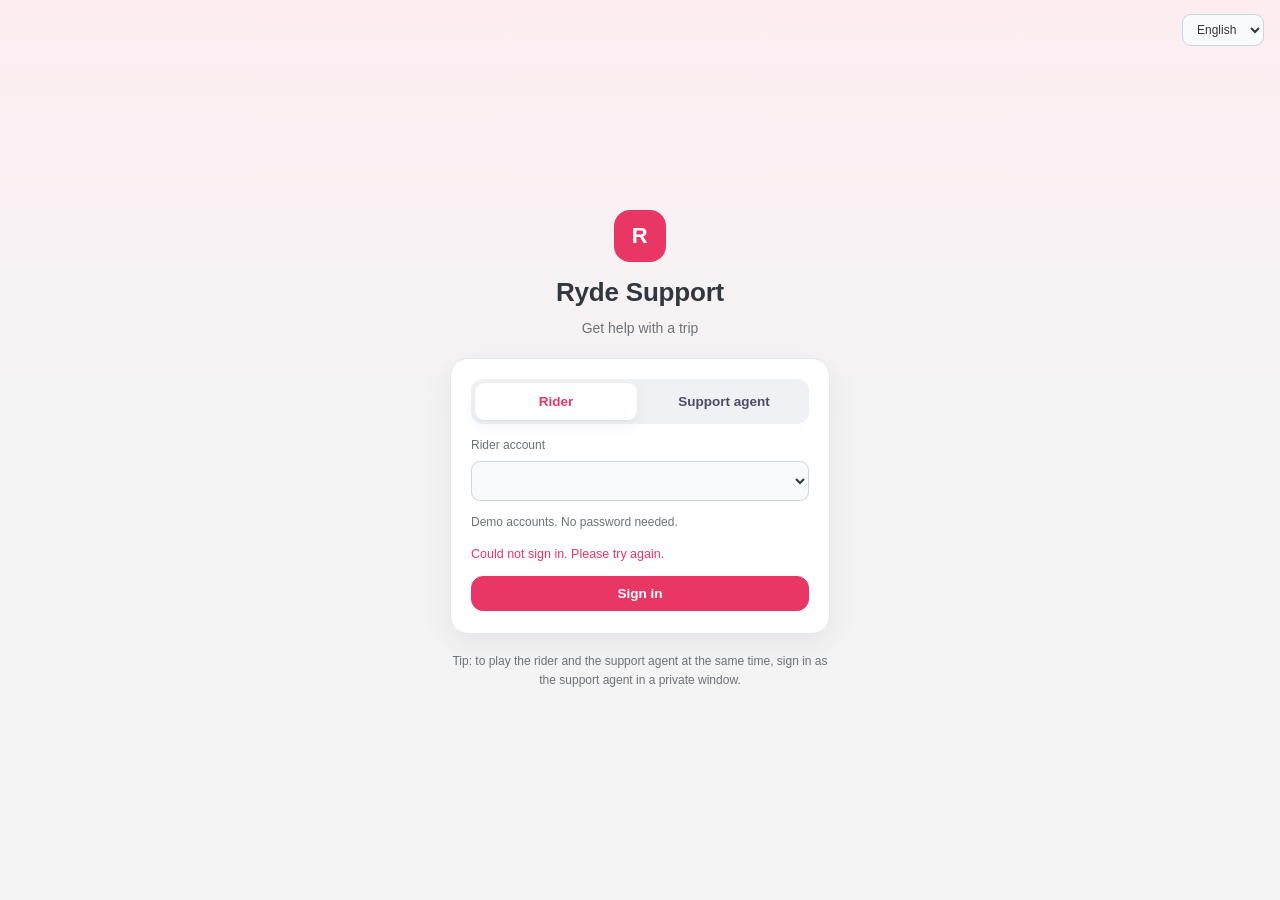
==== static/login.html @ 5787e375 "Rider login: demo sessions, rider-scoped trip matching and data, stage-1 trip confirmation - Signed " ====
<!DOCTYPE html>
<html lang="en">
<head>
<meta charset="UTF-8">
<meta name="viewport" content="width=device-width, initial-scale=1.0">
<title>Ryde Support | Sign in</title>
<link rel="stylesheet" href="/static/style.css">
<link rel="stylesheet" href="/static/login.css">
</head>
<body class="login">
<main class="lg-wrap">
  <div class="lg-lang">
    <select id="langSelect" class="select select-sm" aria-label="Language">
      <option value="en">English</option>
      <option value="zh">中文</option>
    </select>
  </div>
  <div class="lg-brand">
    <div class="brand-mark" aria-hidden="true">R</div>
    <h1 data-i18n="lgTitle">Ryde Support</h1>
    <p data-i18n="lgSub">Get help with a trip</p>
  </div>
  <form class="lg-card" id="loginForm">
    <div class="lg-role" role="radiogroup" data-i18n-title="lgRoleTitle" title="Sign in as">
      <label class="lg-opt"><input type="radio" name="role" value="rider" checked><span data-i18n="lgRider">Rider</span></label>
      <label class="lg-opt"><input type="radio" name="role" value="support"><span data-i18n="lgSupport">Support agent</span></label>
    </div>
    <label class="lg-field" id="riderField">
      <span data-i18n="lgAccount">Rider account</span>
      <select id="accountSelect" class="select" required></select>
    </label>
    <p class="lg-supportnote" id="supportNote" data-i18n="lgSupportNote" hidden>Handles cases the AI has passed to a person, from any rider.</p>
    <p class="lg-note" data-i18n="lgNote">Demo accounts. No password needed.</p>
    <p class="lg-err" id="loginErr" role="alert"></p>
    <button type="submit" class="btn primary lg-btn" id="signInBtn" data-i18n="lgSignIn">Sign in</button>
  </form>
  <p class="lg-foot" data-i18n="lgFoot">Tip: to play the rider and the support agent at the same time, sign in as the support agent in a private window.</p>
</main>
<script>window.RR_EMBED = true;</script>
<script src="/static/app.js"></script>
<script src="/static/login.js"></script>
</body>
</html>
---- static/style.css ----
/* ==========================================================================
   RydeResolve — group-chat dispute resolution UI.

   Colour palette taken from Ryde's own site theme (www.rydesharing.com),
   where the stylesheet declares --ast-global-color-0..8:
     #E83665 primary rose   #E91C53 deep rose   #1863DC accent blue
     #31373E ink (nav text) #1E293B #334155 #F9FAFB #FFFFFF
     #E2E8F0 #CBD5E1 #94A3B8  (+ #F4F4F4 / #6D7278 used for page surfaces)
   Only the palette is reused — no logo, no imitation of their layout.
   #0F8A5F is a functional "pass/upheld" green, not a Ryde brand colour.
   ========================================================================== */

:root{
  --brand:#E83665;
  --brand-deep:#E91C53;
  --brand-tint:rgba(232,54,101,.09);
  --brand-line:rgba(232,54,101,.28);

  --accent:#1863DC;
  --accent-tint:rgba(24,99,220,.09);
  --accent-line:rgba(24,99,220,.28);

  --pos:#0F8A5F;
  --pos-tint:rgba(15,138,95,.10);
  --pos-line:rgba(15,138,95,.30);

  --bg:#F4F4F4;
  --surface:#FFFFFF;
  --surface-2:#F9FAFB;
  --surface-3:#EFF1F4;
  --line:#E2E8F0;
  --line-2:#CBD5E1;

  --txt:#31373E;
  --txt-2:#4E4B66;
  --mut:#6D7278;
  --ink:#31373E;

  --radius:16px;
  --radius-sm:10px;
  --shadow:0 1px 2px rgba(49,55,62,.06), 0 6px 18px rgba(49,55,62,.05);
  --ui:-apple-system,BlinkMacSystemFont,'Segoe UI','Helvetica Neue','PingFang SC','Hiragino Sans GB','Microsoft YaHei',sans-serif;
  --mono:ui-monospace,'SFMono-Regular',Menlo,Consolas,monospace;
}

@media (prefers-color-scheme: dark){
  :root{
    --brand:#F2537A;
    --brand-deep:#FF6E90;
    --brand-tint:rgba(242,83,122,.11);
    --brand-line:rgba(242,83,122,.34);

    --accent:#6F9EEC;
    --accent-tint:rgba(111,158,236,.11);
    --accent-line:rgba(111,158,236,.34);

    --pos:#38B98A;
    --pos-tint:rgba(56,185,138,.14);
    --pos-line:rgba(56,185,138,.34);

    --bg:#14171B;
    --surface:#1B1F25;
    --surface-2:#20252C;
    --surface-3:#272D35;
    --line:#2C333C;
    --line-2:#3A424D;

    --txt:#E7EAEE;
    --txt-2:#C3C9D1;
    --mut:#9AA2AC;
    --ink:#E7EAEE;

    --shadow:0 1px 2px rgba(0,0,0,.3), 0 6px 18px rgba(0,0,0,.22);
  }
}

*{box-sizing:border-box}
html{-webkit-text-size-adjust:100%}
body{
  margin:0;min-height:100dvh;display:flex;flex-direction:column;
  background:var(--bg);color:var(--txt);
  font:15px/1.6 var(--ui);
  -webkit-font-smoothing:antialiased;
}
button,select,textarea,input{font-family:inherit}

/* ============================= top bar ============================= */
.topbar{
  position:sticky;top:0;z-index:20;
  display:flex;align-items:center;justify-content:space-between;gap:16px;
  flex-wrap:wrap;
  padding:12px 20px;
  background:var(--surface);border-bottom:1px solid var(--line);
}
.brand{display:flex;align-items:center;gap:11px;min-width:0}
.brand-mark{
  width:34px;height:34px;flex:none;border-radius:11px;
  background:var(--brand);color:#fff;
  display:grid;place-items:center;
  font-size:13px;font-weight:700;letter-spacing:.5px;
}
.brand h1{margin:0;font-size:17px;font-weight:650;letter-spacing:-.1px;white-space:nowrap}
.brand .tag{margin:1px 0 0;color:var(--mut);font-size:11.5px;line-height:1.35}
.controls{display:flex;align-items:center;gap:8px;flex-wrap:wrap;justify-content:flex-end}

.lang-toggle{display:inline-flex;border:1px solid var(--line-2);border-radius:999px;overflow:hidden;background:var(--surface-2)}
.lang-toggle button{background:transparent;border:0;color:var(--mut);font-size:12px;padding:6px 12px;cursor:pointer;line-height:1}
.lang-toggle button.on{background:var(--brand);color:#fff;font-weight:600}

.mode-badge{
  font-size:11.5px;padding:5px 11px;border-radius:999px;
  background:var(--surface-2);border:1px solid var(--line);color:var(--mut);white-space:nowrap;
}
.mode-badge.llm{color:var(--accent);border-color:var(--accent-line);background:var(--accent-tint)}
.mode-badge.det{color:var(--brand);border-color:var(--brand-line);background:var(--brand-tint)}

.select{
  background:var(--surface-2);color:var(--txt);border:1px solid var(--line-2);
  border-radius:9px;padding:7px 10px;font-size:12.5px;max-width:250px;cursor:pointer;
}
.select-sm{max-width:140px;font-size:12px}
.select:focus-visible,.btn:focus-visible,textarea:focus-visible,.lang-toggle button:focus-visible,.ev-chip:focus-visible{
  outline:2px solid var(--brand);outline-offset:2px;
}
.btn{
  border:1px solid var(--line-2);background:var(--surface-2);color:var(--txt);
  padding:7px 14px;border-radius:9px;cursor:pointer;font-size:12.5px;font-weight:550;white-space:nowrap;
}
.btn:hover:not(:disabled){background:var(--surface-3)}
.btn.primary{background:var(--brand);border-color:var(--brand);color:#fff;font-weight:600;padding:9px 18px;font-size:13.5px}
.btn.primary:hover:not(:disabled){background:var(--brand-deep);border-color:var(--brand-deep)}
.btn:disabled{opacity:.45;cursor:not-allowed}

/* ============================= roster ============================= */
.roster{
  display:flex;gap:8px;align-items:stretch;
  padding:10px 20px;background:var(--surface-2);border-bottom:1px solid var(--line);
  overflow-x:auto;scrollbar-width:none;
}
.roster::-webkit-scrollbar{display:none}
.roster-item{display:flex;align-items:center;gap:8px;padding:4px 10px 4px 4px;border-radius:999px;flex:none;border:1px solid transparent}
.roster-item .av{width:26px;height:26px;font-size:10px}
.roster-name{font-size:11.5px;color:var(--mut);white-space:nowrap}
.roster-item.active{background:var(--surface);border-color:var(--line-2)}
.roster-item.active .roster-name{color:var(--txt);font-weight:600}
.roster-item.active .av{animation:breathe 1.5s ease-in-out infinite}
.roster-item.done .roster-name{color:var(--txt-2)}
.roster-item.done .av{opacity:1}
.roster-item:not(.active):not(.done) .av{opacity:.5}
@keyframes breathe{0%,100%{transform:scale(1)}50%{transform:scale(1.08)}}

/* ============================= avatars ============================= */
.av{
  width:32px;height:32px;flex:none;border-radius:50%;
  display:grid;place-items:center;
  font-size:11.5px;font-weight:700;letter-spacing:.3px;
  color:#fff;background:var(--mut);user-select:none;
}
.who-rider           .av,.av.who-rider{background:var(--ink)}
.who-rider_advocate  .av,.av.who-rider_advocate{background:var(--brand)}
.who-driver_advocate .av,.av.who-driver_advocate{background:var(--accent)}
.who-judge           .av,.av.who-judge{background:var(--ink)}
.who-intake          .av,.av.who-intake{background:#6D7278}
.who-safety_net      .av,.av.who-safety_net{background:#4E4B66}
.who-safety_case     .av,.av.who-safety_case{background:#4E4B66}
.who-system          .av,.av.who-system{background:var(--line-2);color:var(--txt)}
@media (prefers-color-scheme: dark){
  .who-rider .av,.av.who-rider,.who-judge .av,.av.who-judge{background:#59626E}
  .who-intake .av,.av.who-intake{background:#596270}
  .who-safety_net .av,.av.who-safety_net,.who-safety_case .av,.av.who-safety_case{background:#5B5876}
  .who-system .av,.av.who-system{background:var(--surface-3);color:var(--txt)}
}

/* ============================= chat ============================= */
.chat{flex:1;width:100%;max-width:940px;margin:0 auto;padding:22px 20px 10px}
.chat-inner{display:flex;flex-direction:column;gap:4px}

.empty-state{
  margin:44px auto;max-width:560px;text-align:center;color:var(--mut);font-size:14px;line-height:1.75;
}
.empty-state strong{color:var(--txt);font-weight:600}
.empty-state .es-note{display:block;margin-top:10px;font-size:12.5px}

/* --- phase divider --- */
.divider{display:flex;align-items:center;gap:12px;margin:18px 2px 10px;animation:fade .3s ease}
.divider span{
  font-size:11px;letter-spacing:.02em;color:var(--mut);
  background:var(--surface-3);border-radius:999px;padding:5px 13px;line-height:1.45;
  max-width:min(620px,100%);
}
.divider:before,.divider:after{content:'';flex:1;height:1px;background:var(--line)}

/* --- message row --- */
.msg{display:flex;gap:10px;margin:7px 0;animation:rise .28s cubic-bezier(.2,.7,.3,1)}
.msg.left{justify-content:flex-start}
.msg.right{flex-direction:row-reverse;justify-content:flex-start}
.msg.center{justify-content:center}
@keyframes rise{from{opacity:0;transform:translateY(8px)}to{opacity:1;transform:none}}
@keyframes fade{from{opacity:0}to{opacity:1}}
@media (prefers-reduced-motion: reduce){
  .msg,.divider,.ruling{animation:none}
  .roster-item.active .av{animation:none}
}

.stack{display:flex;flex-direction:column;gap:4px;min-width:0;max-width:min(560px,78%)}
.msg.right .stack{align-items:flex-end}
.msg.center .stack{flex:1;max-width:min(760px,100%)}
.meta{display:flex;align-items:center;gap:7px;padding:0 4px;font-size:11.5px;color:var(--mut)}
.meta .nm{font-weight:600;color:var(--txt-2)}
.meta .pill{background:var(--surface-3);border-radius:999px;padding:1px 8px;font-size:10.5px}

.bubble{
  background:var(--surface);border:1px solid var(--line);
  border-radius:var(--radius);padding:11px 14px;
  box-shadow:var(--shadow);
  font-size:14.5px;line-height:1.62;color:var(--txt);
  white-space:pre-wrap;overflow-wrap:anywhere;
}
.msg.left  .bubble{border-top-left-radius:5px}
.msg.right .bubble{border-top-right-radius:5px}

.who-rider_advocate  .bubble{border-color:var(--brand-line);background:var(--brand-tint)}
.who-driver_advocate .bubble{border-color:var(--accent-line);background:var(--accent-tint)}
.who-rider .bubble{background:var(--surface);border-left:3px solid var(--ink)}
.who-judge .bubble,.who-intake .bubble,.who-safety_net .bubble,.who-safety_case .bubble{
  background:var(--surface-2);
}
.msg.center .bubble{border-radius:var(--radius)}

/* rider's own complaint */
.complaint .c-quote{font-size:15.5px;line-height:1.65}
.complaint .c-foot{margin-top:9px;padding-top:9px;border-top:1px solid var(--line);color:var(--mut);font-size:12px;white-space:normal}

/* --- typing indicator --- */
.typing-zone{display:flex;flex-direction:column;gap:4px}
.typing{display:flex;gap:10px;align-items:flex-end;margin:7px 0;animation:fade .2s ease}
.typing.right{flex-direction:row-reverse}
.typing .dots{
  background:var(--surface);border:1px solid var(--line);border-radius:999px;
  padding:11px 14px;display:flex;gap:4px;align-items:center;box-shadow:var(--shadow);
}
.typing .dots i{width:6px;height:6px;border-radius:50%;background:var(--mut);display:block;animation:blink 1.25s infinite}
.typing .dots i:nth-child(2){animation-delay:.18s}
.typing .dots i:nth-child(3){animation-delay:.36s}
@keyframes blink{0%,60%,100%{opacity:.28;transform:translateY(0)}30%{opacity:1;transform:translateY(-2px)}}

/* ============================= evidence chips ============================= */
.evidence{margin-top:10px;padding-top:9px;border-top:1px solid var(--line);white-space:normal}
.bubble > .line{margin:0}
.bubble > .line + .line{margin-top:7px}
.bubble.bare{padding:10px 13px}
.bubble.bare > .evidence{margin-top:0;padding-top:0;border-top:0}
.ev-head{display:flex;align-items:baseline;gap:6px;flex-wrap:wrap}
.ev-lead{font-size:11px;letter-spacing:.03em;text-transform:uppercase;color:var(--mut);margin-right:2px}
.ev-chips{display:flex;flex-wrap:wrap;gap:6px;margin-top:7px}
.ev-chip{
  display:inline-flex;align-items:center;gap:6px;
  background:var(--surface);border:1px solid var(--line-2);color:var(--txt-2);
  border-radius:999px;padding:4px 11px;font-size:11.5px;cursor:pointer;line-height:1.4;
}
.ev-chip:hover{border-color:var(--brand);color:var(--txt)}
.ev-chip .st{width:5px;height:5px;border-radius:50%;background:var(--line-2);flex:none}
.ev-chip[data-state="pending"] .st{background:var(--mut);animation:blink 1s infinite}
.ev-chip[data-state="ok"] .st{background:var(--pos)}
.ev-chip[data-state="fail"]{border-color:var(--brand-line);color:var(--brand)}
.ev-chip[data-state="fail"] .st{background:var(--brand)}
.ev-chip[aria-expanded="true"]{background:var(--surface-3);border-color:var(--brand);color:var(--txt)}

.ev-panel{margin-top:8px;border:1px solid var(--line);border-radius:var(--radius-sm);background:var(--surface-2);overflow:hidden}
.ev-panel .ep-row{padding:8px 11px;border-bottom:1px solid var(--line)}
.ev-panel .ep-row:last-child{border-bottom:0}
.ev-panel .ep-k{font-size:10.5px;letter-spacing:.03em;text-transform:uppercase;color:var(--mut);display:block;margin-bottom:4px}
.ev-panel pre{
  margin:0;font-family:var(--mono);font-size:11.5px;line-height:1.5;color:var(--txt-2);
  white-space:pre-wrap;overflow-wrap:anywhere;max-height:240px;overflow:auto;
}

/* ============================= structured cards ============================= */
.card{white-space:normal}
.card h4{margin:0 0 8px;font-size:12px;letter-spacing:.03em;text-transform:uppercase;color:var(--mut);font-weight:650}
.kv-list{display:flex;flex-direction:column;gap:7px}
.kv{display:flex;gap:8px;font-size:14px;line-height:1.55;flex-wrap:wrap}
.kv .k{color:var(--mut);font-size:12.5px;min-width:74px;flex:none;padding-top:1px}
.kv .v{color:var(--txt);min-width:0;overflow-wrap:anywhere}
.amount{font-weight:650;font-variant-numeric:tabular-nums}

.taglist{display:flex;flex-wrap:wrap;gap:5px}
.tag{
  font-size:11px;background:var(--surface-3);border:1px solid var(--line);
  border-radius:7px;padding:2px 8px;color:var(--txt-2);line-height:1.6;
}
.tag.rose{background:var(--brand-tint);border-color:var(--brand-line);color:var(--brand)}
.tag.blue{background:var(--accent-tint);border-color:var(--accent-line);color:var(--accent)}

.bullets{margin:0;padding:0;list-style:none;display:flex;flex-direction:column;gap:5px}
.bullets li{position:relative;padding-left:15px;font-size:13px;line-height:1.6;color:var(--txt-2)}
.bullets li:before{content:'';position:absolute;left:3px;top:8px;width:5px;height:5px;border-radius:50%;background:var(--line-2)}
.bullets.check li{padding-left:20px}
.bullets.check li:before{
  content:'';left:4px;top:6px;width:6px;height:9px;border-radius:0;background:none;
  border-right:2px solid var(--pos);border-bottom:2px solid var(--pos);transform:rotate(40deg);
}

.sub{margin-top:13px;padding-top:12px;border-top:1px solid var(--line)}

/* --- advocate case card --- */
.case-card .claim{font-size:14.5px;line-height:1.6;color:var(--txt)}

/* --- safety net card --- */
.sn-rows{display:flex;flex-direction:column;gap:0;border:1px solid var(--line);border-radius:var(--radius-sm);overflow:hidden;background:var(--surface)}
.sn-row{display:flex;align-items:center;gap:10px;padding:8px 11px;border-bottom:1px solid var(--line);font-size:12.5px}
.sn-row:last-child{border-bottom:0}
.sn-row .sk{color:var(--txt);min-width:0;flex:1;overflow-wrap:anywhere}
.sn-row .sv{color:var(--mut);font-variant-numeric:tabular-nums;white-space:nowrap}
.sn-row .sf{font-weight:650;white-space:nowrap;font-size:11.5px;padding:2px 9px;border-radius:999px}
.sn-row .sf.good{color:var(--pos);background:var(--pos-tint)}
.sn-row .sf.bad{color:var(--brand);background:var(--brand-tint)}
.sn-verdict{margin-top:11px;font-size:13.5px;font-weight:600}
.sn-verdict.pass{color:var(--pos)}
.sn-verdict.trig{color:var(--brand)}
.sn-reasons{margin-top:10px}
.sn-reasons .sn-reasons{margin-top:0}
.sn-reasons li{color:var(--brand)}
.sn-reasons li:before{background:var(--brand)}

/* --- ticket card (replaces the triage card) --- */
.ticket .t-type{font-family:var(--mono);font-size:11.5px;color:var(--mut)}
.ticket .tk-kv{margin-top:11px}
.ticket .kv .k{min-width:118px}
.ticket .kv .v .taglist{margin-top:1px}
.sn-row .sf.na{color:var(--mut);background:var(--surface-3)}
.cc-rows .sv{white-space:normal;text-align:right}
.tk-json{margin-top:13px;padding-top:11px;border-top:1px solid var(--line)}
.tk-json summary{cursor:pointer;font-size:12.5px;font-weight:600;color:var(--accent);list-style-position:inside}
.tk-json summary:focus-visible{outline:2px solid var(--brand);outline-offset:2px;border-radius:4px}
.tk-json pre{
  margin:9px 0 0;padding:10px 12px;border:1px solid var(--line);border-radius:var(--radius-sm);background:var(--surface);
  font-family:var(--mono);font-size:11.5px;line-height:1.5;color:var(--txt-2);
  white-space:pre-wrap;overflow-wrap:anywhere;max-height:360px;overflow:auto;
}

/* --- trip matched / which trip --- */
.tm-line{margin:0 0 6px;font-size:14.5px;line-height:1.55;color:var(--txt);font-weight:550}
.cand-list{display:flex;flex-direction:column;gap:8px;margin-top:11px}
.cand{
  display:flex;flex-direction:column;align-items:flex-start;gap:4px;text-align:left;width:100%;
  background:var(--surface);border:1px solid var(--line-2);border-radius:12px;padding:10px 13px;cursor:pointer;
  color:var(--txt);font-size:14px;line-height:1.45;
}
.cand:hover{border-color:var(--brand);background:var(--brand-tint)}
.cand:focus-visible{outline:2px solid var(--brand);outline-offset:2px}
.cand .cand-route{font-weight:600;overflow-wrap:anywhere}
.cand .cand-sub{font-size:12px;color:var(--mut);overflow-wrap:anywhere}
.cand .taglist{margin-top:3px}

/* ============================= ruling ============================= */
.ruling{
  margin:22px 0 8px;border-radius:20px;background:var(--surface);
  border:1px solid var(--line);box-shadow:0 2px 6px rgba(49,55,62,.07),0 14px 36px rgba(49,55,62,.08);
  overflow:hidden;animation:rise .35s cubic-bezier(.2,.7,.3,1);white-space:normal;
}
@media (prefers-color-scheme: dark){.ruling{box-shadow:0 2px 6px rgba(0,0,0,.3),0 14px 36px rgba(0,0,0,.26)}}
.ruling .r-strip{height:4px;background:var(--line-2)}
.ruling.r-upheld .r-strip{background:var(--pos)}
.ruling.r-rejected .r-strip{background:var(--brand-deep)}
.ruling.r-partial .r-strip{background:var(--accent)}
.ruling.r-escalated .r-strip{background:var(--ink)}

.r-body{padding:20px 22px 22px}
.r-top{display:flex;align-items:center;gap:14px;flex-wrap:wrap}
.r-label{font-size:11px;letter-spacing:.05em;text-transform:uppercase;color:var(--mut);width:100%;margin-bottom:-4px}
.r-elapsed{text-transform:none;letter-spacing:0}
.r-badge{
  font-size:15px;font-weight:700;padding:7px 16px;border-radius:999px;
  background:var(--surface-3);color:var(--txt);border:1px solid var(--line-2);
}
.r-upheld .r-badge{background:var(--pos-tint);color:var(--pos);border-color:var(--pos-line)}
.r-rejected .r-badge{background:var(--brand-tint);color:var(--brand-deep);border-color:var(--brand-line)}
.r-partial .r-badge{background:var(--accent-tint);color:var(--accent);border-color:var(--accent-line)}
.r-escalated .r-badge{background:var(--surface-3);color:var(--txt);border-color:var(--line-2)}

.r-metrics{display:flex;gap:10px;flex-wrap:wrap;margin-left:auto}
.metric{
  background:var(--surface-2);border:1px solid var(--line);border-radius:12px;
  padding:7px 13px;min-width:92px;
}
.metric .mk{display:block;font-size:10.5px;letter-spacing:.03em;text-transform:uppercase;color:var(--mut)}
.metric .mv{display:block;font-size:17px;font-weight:650;font-variant-numeric:tabular-nums;margin-top:1px}
.metric.money .mv{color:var(--brand)}

.r-note{
  margin-top:14px;padding:10px 13px;border-radius:12px;font-size:13px;line-height:1.6;
  background:var(--brand-tint);border:1px solid var(--brand-line);color:var(--brand-deep);font-weight:550;
}
.r-reason{margin:16px 0 0;font-size:15px;line-height:1.72;color:var(--txt)}

.panel{margin-top:16px;padding:14px 16px;border-radius:14px;background:var(--surface-2);border:1px solid var(--line)}
.panel + .panel{margin-top:10px}
.panel h4{margin:0 0 9px;font-size:13.5px;font-weight:650;letter-spacing:0;text-transform:none;color:var(--txt)}
.panel-line{display:flex;align-items:center;gap:10px;flex-wrap:wrap;font-size:12.5px;color:var(--mut)}
.panel-line b{color:var(--txt);font-weight:650}
.note{margin:9px 0 0;font-size:13px;line-height:1.6;color:var(--txt-2)}

.bars{display:flex;flex-direction:column;gap:7px;margin-top:11px}
.bar{display:grid;grid-template-columns:minmax(96px,auto) 1fr 34px;align-items:center;gap:10px;font-size:12px}
.bar .bl{color:var(--mut);overflow-wrap:anywhere}
.bar .bt{height:5px;border-radius:999px;background:var(--line);overflow:hidden}
.bar .bf{display:block;height:100%;border-radius:999px;background:var(--accent)}
.bar .bv{color:var(--txt);text-align:right;font-variant-numeric:tabular-nums}

.esc-box{
  margin-top:16px;padding:13px 15px;border-radius:14px;font-size:13.5px;line-height:1.68;
  background:var(--surface-2);border:1px solid var(--line);border-left:3px solid var(--brand);color:var(--txt-2);
}

.err-box{
  margin:12px 0;padding:13px 15px;border-radius:14px;background:var(--brand-tint);
  border:1px solid var(--brand-line);color:var(--brand-deep);
  font-family:var(--mono);font-size:12px;line-height:1.6;white-space:pre-wrap;overflow-wrap:anywhere;
  max-height:320px;overflow:auto;
}

/* ============================= composer ============================= */
.composer{
  position:sticky;bottom:0;z-index:18;
  background:var(--surface);border-top:1px solid var(--line);
  padding:12px 20px 14px;
}
.composer-inner{max-width:940px;margin:0 auto}
.samples{display:flex;align-items:center;gap:6px;overflow-x:auto;padding-bottom:9px;scrollbar-width:none}
.samples::-webkit-scrollbar{display:none}
.samples{-webkit-mask-image:linear-gradient(90deg,#000 calc(100% - 28px),transparent);mask-image:linear-gradient(90deg,#000 calc(100% - 28px),transparent)}
.samples .chip-hint{font-size:11.5px;color:var(--mut);flex:none;padding-right:2px}
.chip{
  flex:none;border:1px solid var(--line-2);background:var(--surface-2);color:var(--txt-2);
  border-radius:999px;padding:5px 12px;font-size:12px;cursor:pointer;white-space:nowrap;
}
.chip:hover{border-color:var(--brand);color:var(--brand);background:var(--brand-tint)}

.composer-bar{display:grid;grid-template-columns:auto 1fr auto;gap:9px;align-items:end}
.trip-pick{display:flex;flex-direction:column;gap:4px;min-width:0}
.trip-pick .lbl-sm{font-size:10.5px;letter-spacing:.03em;text-transform:uppercase;color:var(--mut)}
.trip-pick .select{max-width:230px;min-width:212px;padding:9px 10px}
#complaintInput{
  width:100%;min-height:46px;max-height:140px;resize:none;
  background:var(--surface-2);color:var(--txt);border:1px solid var(--line-2);
  border-radius:14px;padding:12px 14px;font-size:14.5px;line-height:1.55;
}
#complaintInput::placeholder{color:var(--mut)}
#complaintInput:focus{outline:none;border-color:var(--brand);background:var(--surface)}
.composer-foot{margin-top:9px;color:var(--mut);font-size:11.5px;line-height:1.5}

/* ============================= responsive ============================= */
@media (max-width:860px){
  .topbar{padding:10px 14px;gap:10px}
  .brand .tag{display:none}
  .controls{width:100%;gap:7px}
  .controls #disputeSelect{flex:1;max-width:none}
  .roster{padding:9px 14px}
  .chat{padding:16px 14px 6px}
  .composer{padding:10px 14px 12px}
  .stack{max-width:min(520px,86%)}
}
@media (max-width:640px){
  body{font-size:14px}
  .brand h1{font-size:16px}
  /* two tidy rows: language + backend status, then the controls that start a run */
  .controls{display:grid;grid-template-columns:auto minmax(0,1fr) auto;gap:7px;width:100%}
  #langToggle{grid-column:1}
  #modeBadge{grid-column:2 / 4;min-width:0;overflow:hidden;text-overflow:ellipsis}
  #backendSelect{grid-column:1;max-width:none;min-width:0}
  .controls #disputeSelect{grid-column:2;max-width:none;min-width:0}
  #runBtn{grid-column:3}
  #complaintInput{min-height:58px}
  .msg{gap:8px}
  .av{width:28px;height:28px;font-size:10.5px}
  .stack{max-width:calc(100% - 38px)}
  .bubble{font-size:14px;padding:10px 12px;border-radius:14px}
  .composer-bar{grid-template-columns:1fr auto}
  .trip-pick{grid-column:1 / -1;flex-direction:row;align-items:center;gap:8px;min-width:0}
  .trip-pick .lbl-sm{flex:none}
  .trip-pick .select{flex:1;min-width:0;width:100%;max-width:none}
  .ticket .kv .k{min-width:96px}
  .btn.primary{padding:11px 14px;font-size:13px}
  .r-body{padding:16px 15px 18px}
  .r-metrics{margin-left:0;width:100%}
  .metric{flex:1;min-width:80px}
  .r-badge{font-size:14px}
  .bar{grid-template-columns:1fr 30px;grid-template-areas:'l l' 't v'}
  .bar .bl{grid-area:l}.bar .bt{grid-area:t}.bar .bv{grid-area:v}
  .kv .k{min-width:62px}
  .roster{gap:6px}
  .roster-item .roster-name{display:none}
  .roster-item.active .roster-name{display:inline}
  .divider{margin:14px 0 8px}
  .divider span{font-size:10.5px;padding:4px 10px}
}
---- static/login.css ----
/* Ryde Support demo login. Palette from style.css (#E83665 primary, #1863DC accent). */
body.login{min-height:100dvh;background:linear-gradient(180deg,var(--brand-tint),var(--bg) 46%);}
.login [hidden]{display:none!important}
.lg-wrap{flex:1;display:flex;flex-direction:column;align-items:center;justify-content:center;padding:32px 16px;gap:18px}
.lg-lang{position:absolute;top:14px;right:16px}
.lg-brand{text-align:center}
.lg-brand .brand-mark{width:52px;height:52px;border-radius:16px;font-size:22px;margin:0 auto 10px}
.lg-brand h1{margin:0;font-size:26px;font-weight:700;letter-spacing:-.2px}
.lg-brand p{margin:4px 0 0;color:var(--mut);font-size:14px}
.lg-card{
  width:100%;max-width:380px;background:var(--surface);border:1px solid var(--line);border-radius:18px;
  box-shadow:0 10px 30px rgba(49,55,62,.08);padding:20px 20px 22px;display:flex;flex-direction:column;gap:12px;
}
.lg-role{display:grid;grid-template-columns:1fr 1fr;gap:6px;background:var(--surface-3);border-radius:12px;padding:4px}
.lg-opt{position:relative;display:block;cursor:pointer}
.lg-opt input{position:absolute;opacity:0;inset:0;cursor:pointer}
.lg-opt span{display:block;text-align:center;padding:8px 6px;border-radius:9px;font-size:13.5px;color:var(--txt-2);font-weight:550}
.lg-opt input:checked + span{background:var(--surface);color:var(--brand);box-shadow:var(--shadow)}
.lg-opt input:focus-visible + span{outline:2px solid var(--accent);outline-offset:2px}
.lg-field{display:flex;flex-direction:column;gap:5px;font-size:12px;color:var(--mut)}
.lg-field .select{max-width:none;width:100%;padding:10px 12px;font-size:14px}
.lg-supportnote{margin:0;font-size:13px;color:var(--accent);background:var(--accent-tint);border-radius:10px;padding:9px 11px}
.lg-note{margin:0;font-size:12px;color:var(--mut)}
.lg-err{margin:0;font-size:12.5px;color:var(--brand);min-height:0}
.lg-err:empty{display:none}
.lg-btn{width:100%;padding:11px 18px;font-size:14.5px;border-radius:12px}
.lg-foot{margin:0;max-width:380px;text-align:center;font-size:12px;color:var(--mut)}
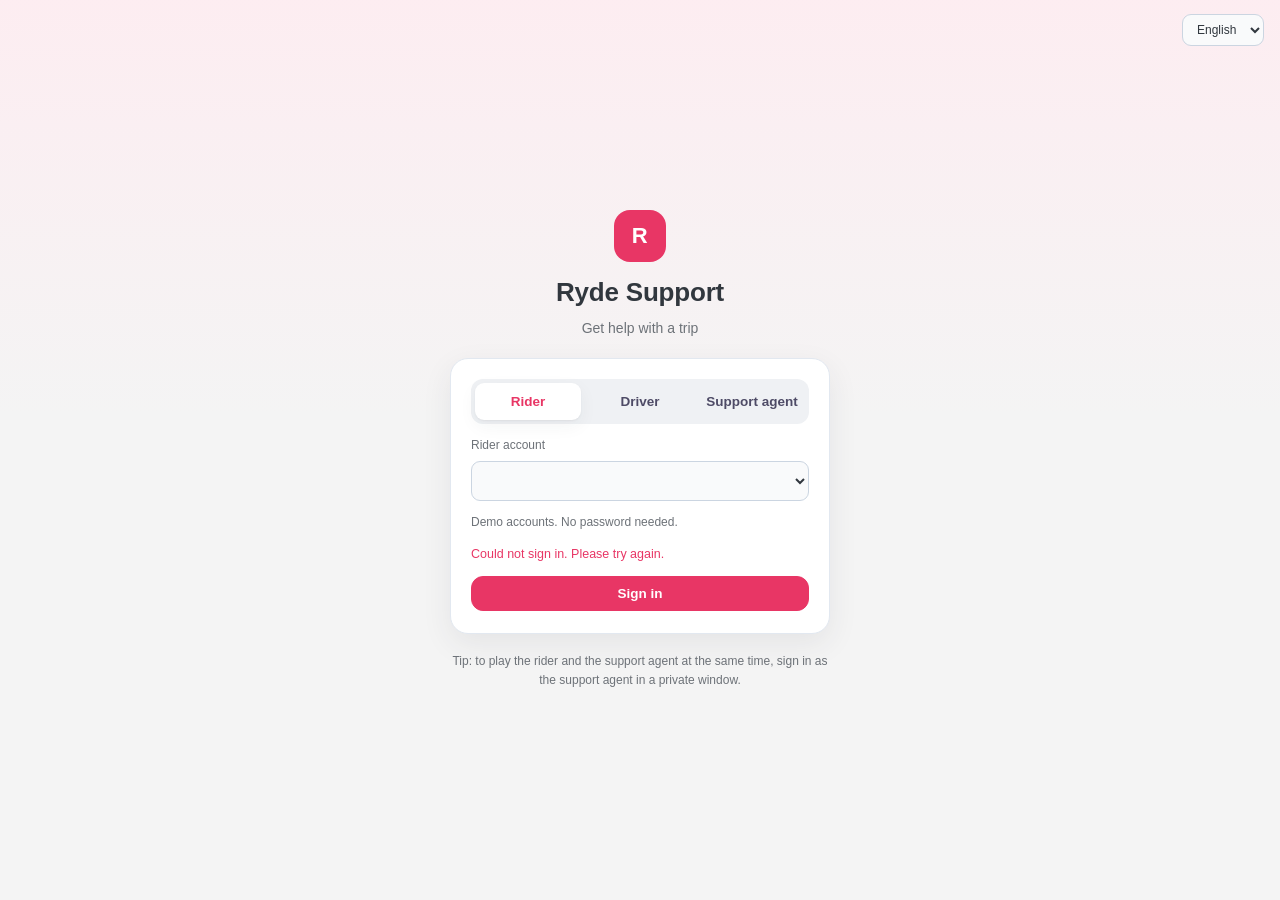
==== commit 9baf4e7c: "Driver's side of a case: Rider | Driver toggle, driver inbox, console recipient routing - Driver rol" ====
--- a/static/login.html
+++ b/static/login.html
@@ -23,12 +23,18 @@
   <form class="lg-card" id="loginForm">
     <div class="lg-role" role="radiogroup" data-i18n-title="lgRoleTitle" title="Sign in as">
       <label class="lg-opt"><input type="radio" name="role" value="rider" checked><span data-i18n="lgRider">Rider</span></label>
+      <label class="lg-opt"><input type="radio" name="role" value="driver"><span data-i18n="lgDriver">Driver</span></label>
       <label class="lg-opt"><input type="radio" name="role" value="support"><span data-i18n="lgSupport">Support agent</span></label>
     </div>
     <label class="lg-field" id="riderField">
       <span data-i18n="lgAccount">Rider account</span>
       <select id="accountSelect" class="select" required></select>
     </label>
+    <label class="lg-field" id="driverField" hidden>
+      <span data-i18n="lgDriverAccount">Driver account</span>
+      <select id="driverSelect" class="select"></select>
+    </label>
+    <p class="lg-supportnote" id="driverNote" data-i18n="lgDriverNote" hidden>Drivers only see questions from Ryde Support about their own trips, and reply to them.</p>
     <p class="lg-supportnote" id="supportNote" data-i18n="lgSupportNote" hidden>Handles cases the AI has passed to a person, from any rider.</p>
     <p class="lg-note" data-i18n="lgNote">Demo accounts. No password needed.</p>
     <p class="lg-err" id="loginErr" role="alert"></p>
--- a/static/login.css
+++ b/static/login.css
@@ -11,7 +11,7 @@
   width:100%;max-width:380px;background:var(--surface);border:1px solid var(--line);border-radius:18px;
   box-shadow:0 10px 30px rgba(49,55,62,.08);padding:20px 20px 22px;display:flex;flex-direction:column;gap:12px;
 }
-.lg-role{display:grid;grid-template-columns:1fr 1fr;gap:6px;background:var(--surface-3);border-radius:12px;padding:4px}
+.lg-role{display:grid;grid-template-columns:1fr 1fr 1fr;gap:6px;background:var(--surface-3);border-radius:12px;padding:4px}
 .lg-opt{position:relative;display:block;cursor:pointer}
 .lg-opt input{position:absolute;opacity:0;inset:0;cursor:pointer}
 .lg-opt span{display:block;text-align:center;padding:8px 6px;border-radius:9px;font-size:13.5px;color:var(--txt-2);font-weight:550}
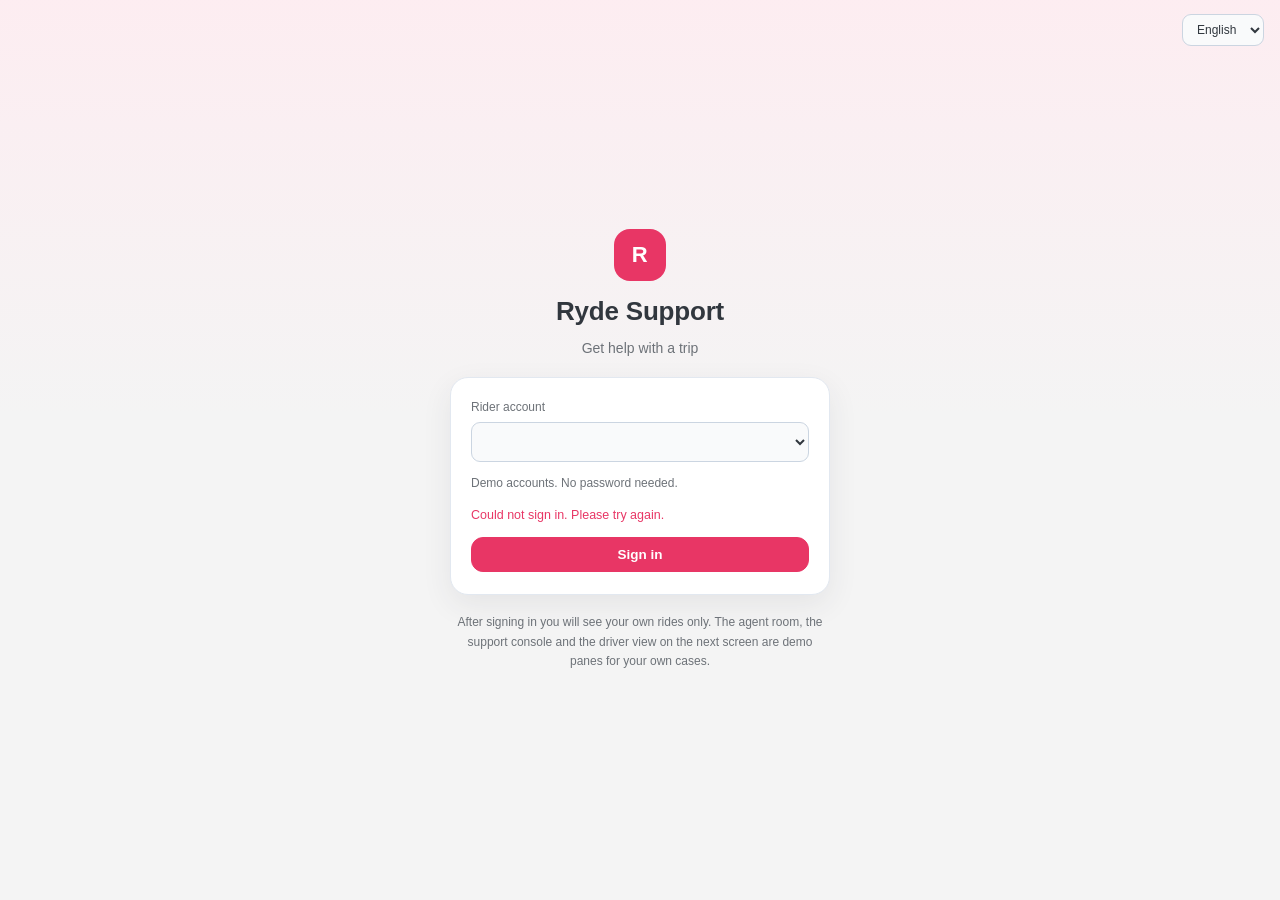
==== commit e2d44174: "RydeResolve: three-pane UI, rider login, driver toggle, 60-ticket dataset" ====
--- a/static/login.html
+++ b/static/login.html
@@ -21,26 +21,15 @@
     <p data-i18n="lgSub">Get help with a trip</p>
   </div>
   <form class="lg-card" id="loginForm">
-    <div class="lg-role" role="radiogroup" data-i18n-title="lgRoleTitle" title="Sign in as">
-      <label class="lg-opt"><input type="radio" name="role" value="rider" checked><span data-i18n="lgRider">Rider</span></label>
-      <label class="lg-opt"><input type="radio" name="role" value="driver"><span data-i18n="lgDriver">Driver</span></label>
-      <label class="lg-opt"><input type="radio" name="role" value="support"><span data-i18n="lgSupport">Support agent</span></label>
-    </div>
     <label class="lg-field" id="riderField">
       <span data-i18n="lgAccount">Rider account</span>
       <select id="accountSelect" class="select" required></select>
     </label>
-    <label class="lg-field" id="driverField" hidden>
-      <span data-i18n="lgDriverAccount">Driver account</span>
-      <select id="driverSelect" class="select"></select>
-    </label>
-    <p class="lg-supportnote" id="driverNote" data-i18n="lgDriverNote" hidden>Drivers only see questions from Ryde Support about their own trips, and reply to them.</p>
-    <p class="lg-supportnote" id="supportNote" data-i18n="lgSupportNote" hidden>Handles cases the AI has passed to a person, from any rider.</p>
     <p class="lg-note" data-i18n="lgNote">Demo accounts. No password needed.</p>
     <p class="lg-err" id="loginErr" role="alert"></p>
     <button type="submit" class="btn primary lg-btn" id="signInBtn" data-i18n="lgSignIn">Sign in</button>
   </form>
-  <p class="lg-foot" data-i18n="lgFoot">Tip: to play the rider and the support agent at the same time, sign in as the support agent in a private window.</p>
+  <p class="lg-foot" data-i18n="lgFoot">After signing in you will see your own rides only. The agent room, the support console and the driver view on the next screen are demo panes for your own cases.</p>
 </main>
 <script>window.RR_EMBED = true;</script>
 <script src="/static/app.js"></script>
